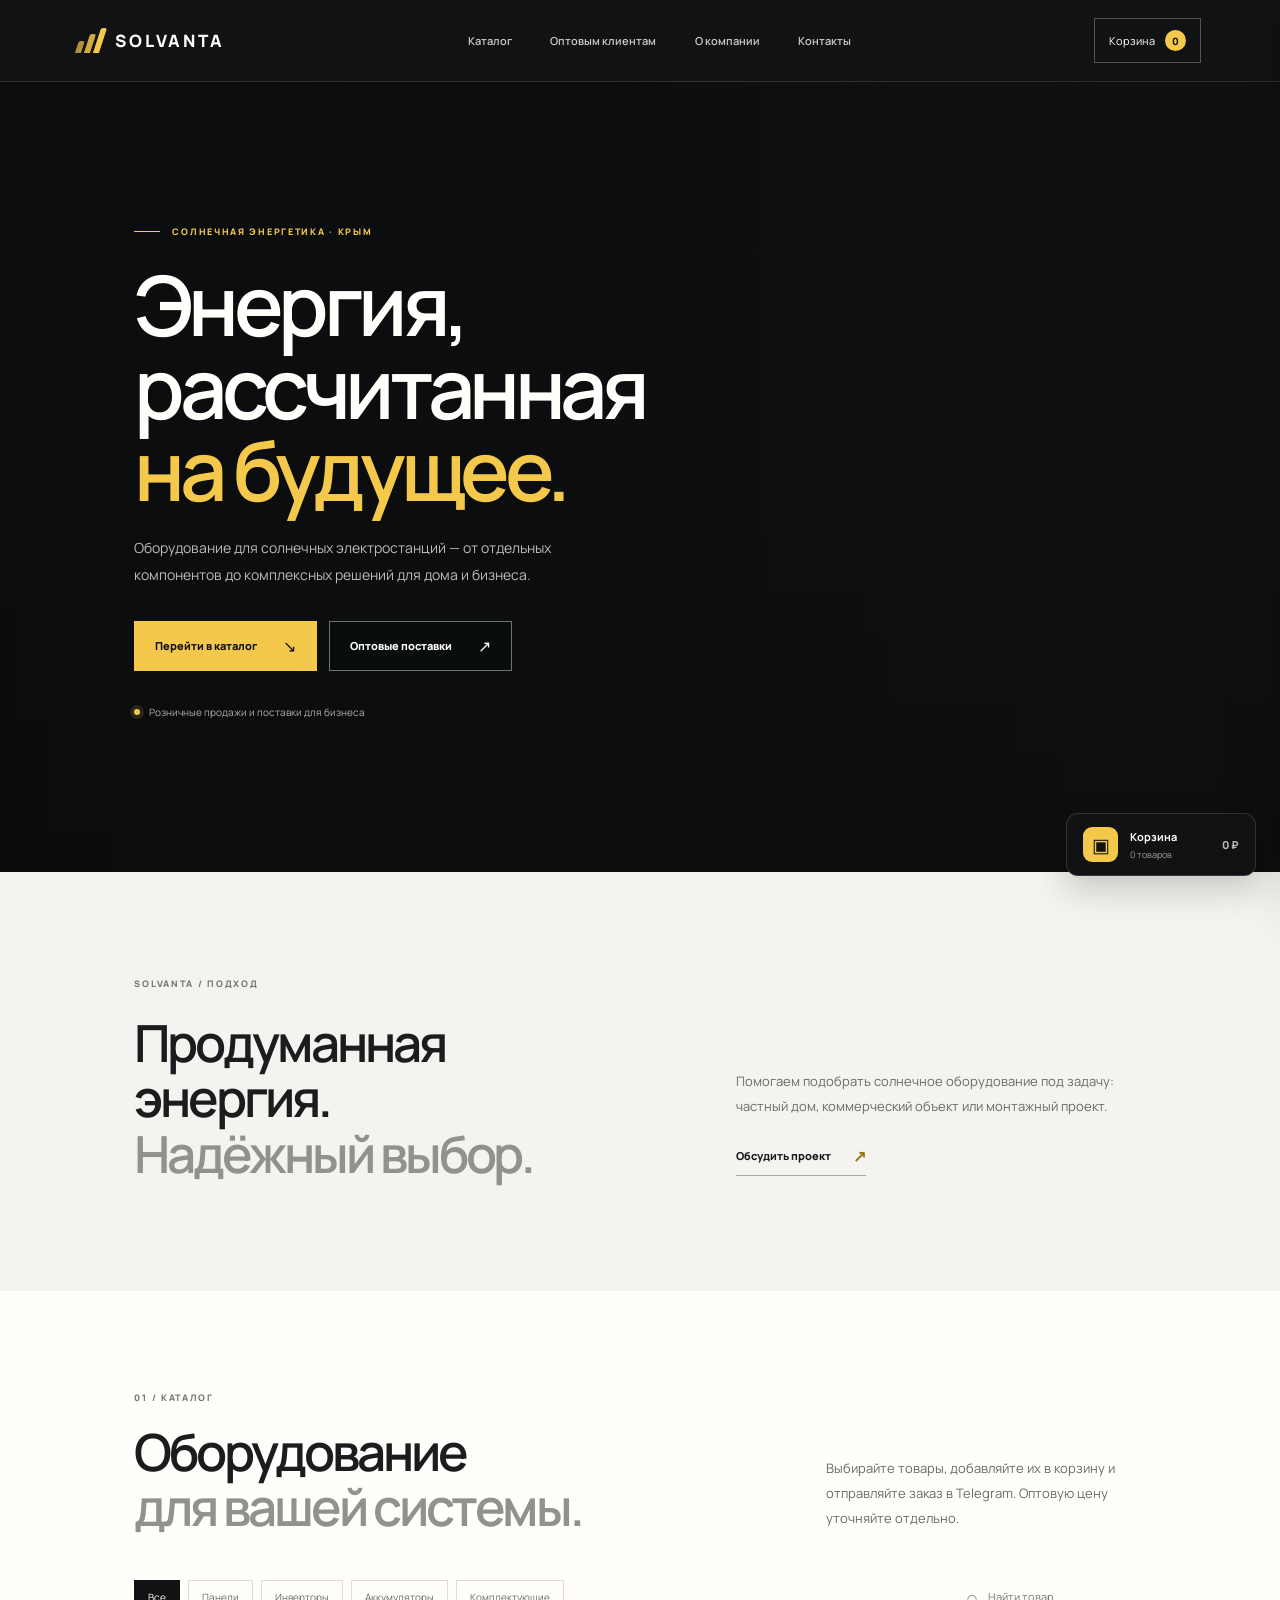
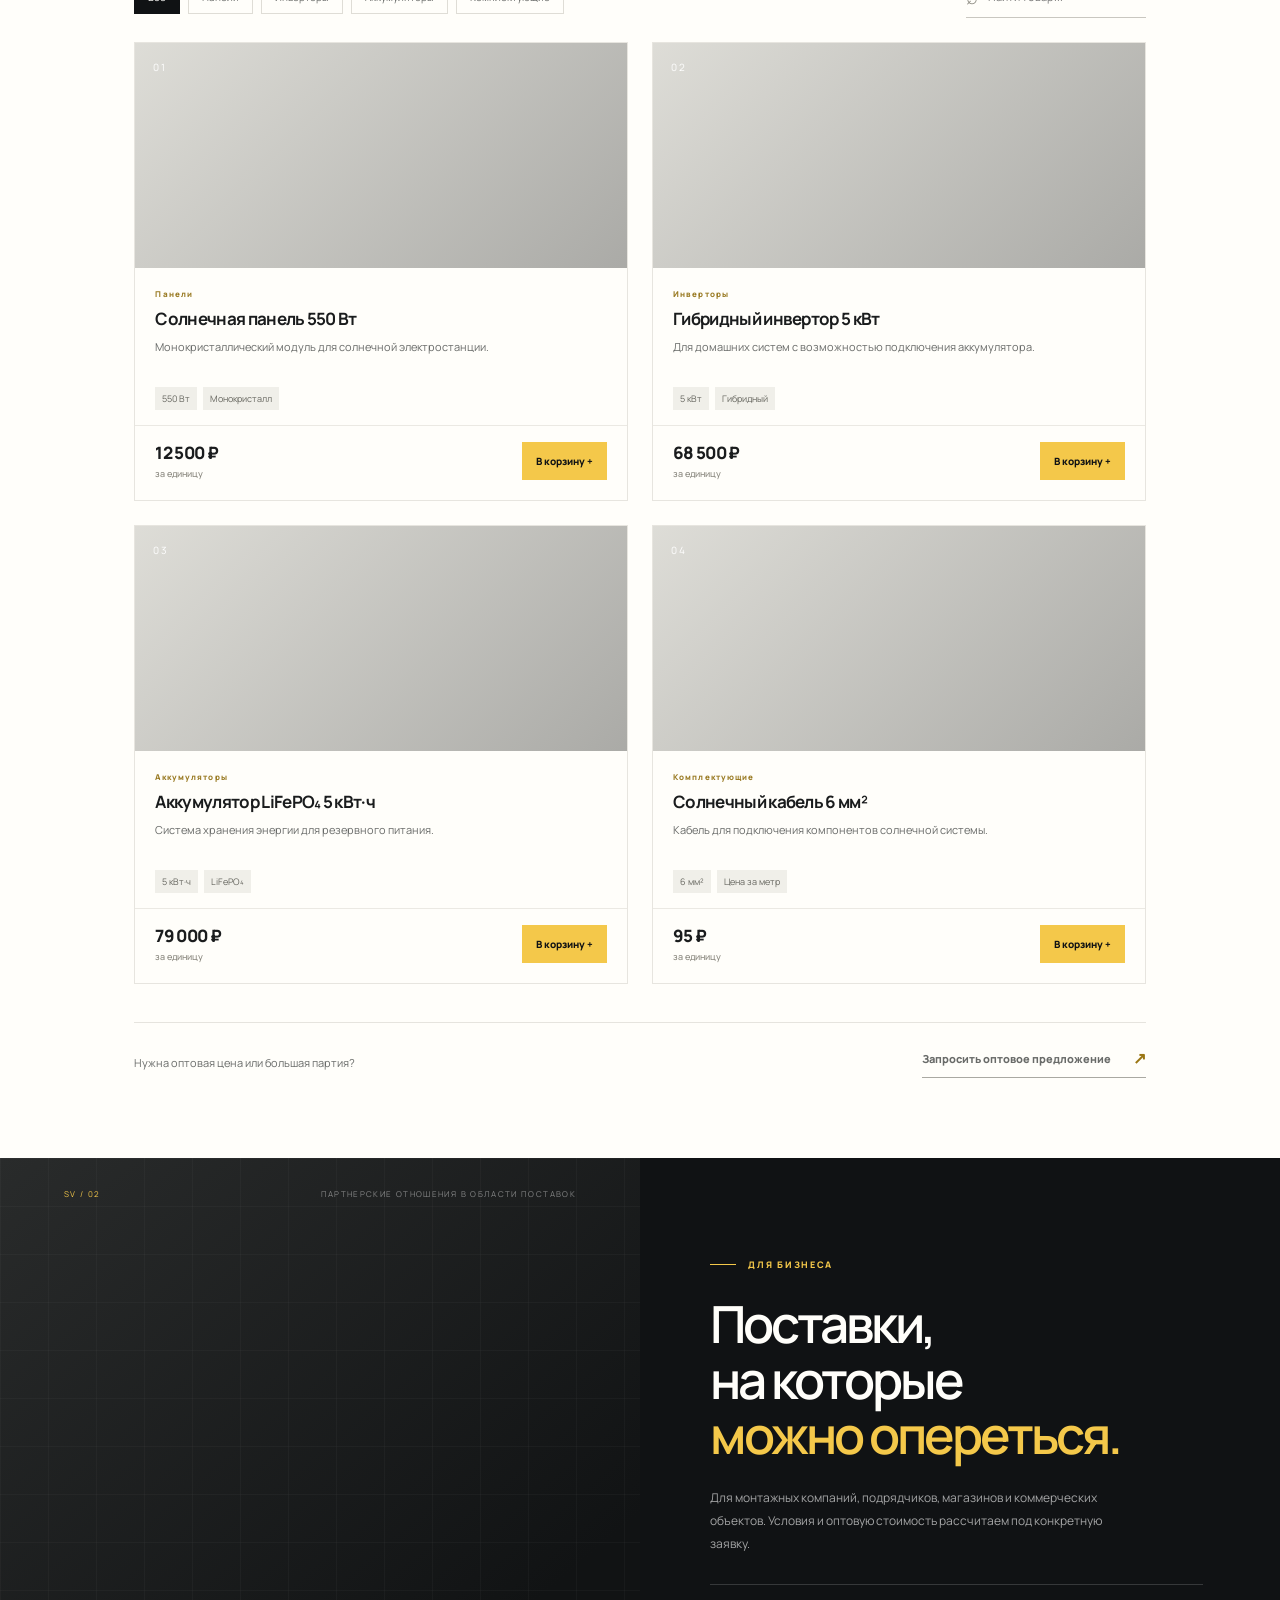
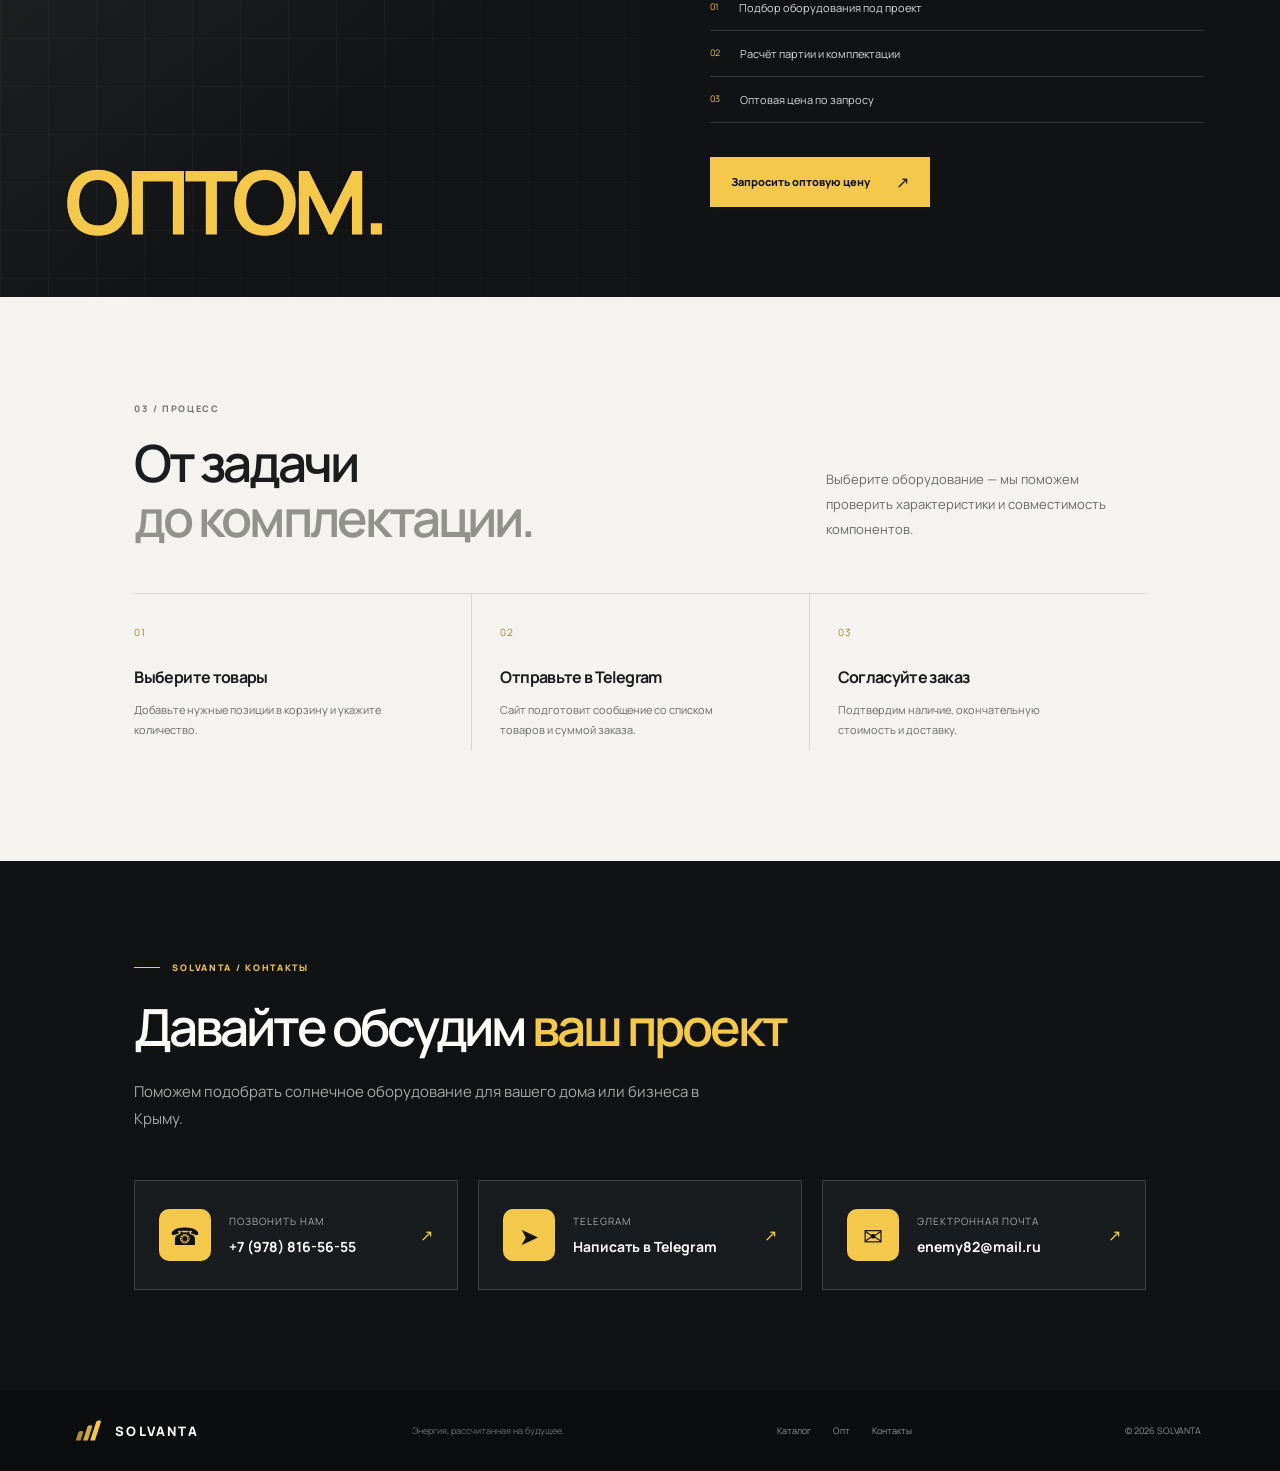
==== index.html @ 93489fd1 "Add files via upload" ====
<!doctype html>
<html lang="ru">
<head>
  <meta charset="utf-8">
  <meta name="viewport" content="width=device-width, initial-scale=1">
  <meta name="theme-color" content="#101214">
  <meta name="description" content="SOLVANTA — солнечные панели, инверторы, аккумуляторы и комплектующие. Розничные продажи и оптовые поставки по Крыму.">
  <title>SOLVANTA — солнечное оборудование</title>
  <link rel="preconnect" href="https://fonts.googleapis.com">
  <link rel="preconnect" href="https://fonts.gstatic.com" crossorigin>
  <link href="https://fonts.googleapis.com/css2?family=Manrope:wght@400;500;600;700;800&display=swap" rel="stylesheet">
  <link rel="stylesheet" href="styles.css">
</head>
<body>
  <header class="site-header" id="top">
    <a class="brand" href="#top" aria-label="SOLVANTA — на главную">
      <span class="brand-mark" aria-hidden="true"><span></span><span></span><span></span></span><span>SOLVANTA</span>
    </a>
    <button class="menu-toggle" id="menuToggle" aria-label="Открыть меню" aria-expanded="false">☰</button>
    <nav class="main-nav" id="mainNav">
      <a href="#catalog">Каталог</a>
      <a href="#wholesale">Оптовым клиентам</a>
      <a href="#about">О компании</a>
      <a href="#contacts">Контакты</a>
    </nav>
    <button class="cart-button" id="openCart" type="button" aria-label="Открыть корзину">
      Корзина <span class="cart-count" id="cartCount">0</span>
    </button>
  </header>

  <main>
    <section class="hero">
      <div class="hero-photo" role="img" aria-label="Солнечные панели на фоне закатного неба"></div>
      <div class="hero-shade"></div>
      <div class="hero-content">
        <p class="eyebrow"><span class="eyebrow-line"></span> СОЛНЕЧНАЯ ЭНЕРГЕТИКА · КРЫМ</p>
        <h1>Энергия,<br>рассчитанная<br><em>на будущее.</em></h1>
        <p class="hero-copy">Оборудование для солнечных электростанций — от отдельных компонентов до комплексных решений для дома и бизнеса.</p>
        <div class="hero-actions">
          <a class="button button-yellow" href="#catalog">Перейти в каталог <span>↘</span></a>
          <a class="button button-outline" href="#wholesale">Оптовые поставки <span>↗</span></a>
        </div>
        <div class="hero-note"><span class="pulse-dot"></span> Розничные продажи и поставки для бизнеса</div>
      </div>
      <div class="hero-index"><span>01</span> / SOLAR SOLUTIONS</div>
    </section>

    <section class="intro section-wrap" id="about">
      <div><p class="eyebrow dark-eyebrow">SOLVANTA / ПОДХОД</p><h2>Продуманная энергия.<br><span>Надёжный выбор.</span></h2></div>
      <div class="intro-text"><p>Помогаем подобрать солнечное оборудование под задачу: частный дом, коммерческий объект или монтажный проект.</p><a class="text-link" href="#contacts">Обсудить проект <span>↗</span></a></div>
    </section>

    <section class="catalog-section" id="catalog">
      <div class="section-wrap">
        <div class="section-heading">
          <div><p class="eyebrow dark-eyebrow">01 / КАТАЛОГ</p><h2>Оборудование<br><span>для вашей системы.</span></h2></div>
          <p class="section-description">Выбирайте товары, добавляйте их в корзину и отправляйте заказ в Telegram. Оптовую цену уточняйте отдельно.</p>
        </div>
        <div class="catalog-tools">
          <div class="filter-buttons" id="filterButtons" aria-label="Фильтр по категориям"></div>
          <label class="search-box"><span>⌕</span><input id="productSearch" type="search" placeholder="Найти товар..." aria-label="Поиск товаров"></label>
        </div>
        <div class="catalog-grid" id="productGrid" aria-live="polite"></div>
        <p class="empty-catalog" id="emptyCatalog" hidden>По вашему запросу товары не найдены.</p>
        <div class="catalog-bottom"><span>Нужна оптовая цена или большая партия?</span><a class="text-link" href="#wholesale">Запросить оптовое предложение <span>↗</span></a></div>
      </div>
    </section>

    <section class="wholesale-section" id="wholesale">
      <div class="wholesale-visual"><div class="visual-grid"></div><div class="visual-caption"><span>SV / 02</span><span>ПАРТНЕРСКИЕ ОТНОШЕНИЯ В ОБЛАСТИ ПОСТАВОК</span></div><div class="visual-big-type">ОПТОМ.</div></div>
      <div class="wholesale-content">
        <p class="eyebrow"><span class="eyebrow-line"></span> ДЛЯ БИЗНЕСА</p>
        <h2>Поставки,<br>на которые<br><em>можно опереться.</em></h2>
        <p class="wholesale-copy">Для монтажных компаний, подрядчиков, магазинов и коммерческих объектов. Условия и оптовую стоимость рассчитаем под конкретную заявку.</p>
        <ul class="check-list"><li><span>01</span> Подбор оборудования под проект</li><li><span>02</span> Расчёт партии и комплектации</li><li><span>03</span> Оптовая цена по запросу</li></ul>
        <button class="button button-yellow" id="wholesaleRequest" type="button">Запросить оптовую цену <span>↗</span></button>
      </div>
    </section>

    <section class="process-section section-wrap">
      <div class="section-heading"><div><p class="eyebrow dark-eyebrow">03 / ПРОЦЕСС</p><h2>От задачи<br><span>до комплектации.</span></h2></div><p class="section-description">Выберите оборудование — мы поможем проверить характеристики и совместимость компонентов.</p></div>
      <div class="process-grid">
        <article><span class="process-num">01</span><h3>Выберите товары</h3><p>Добавьте нужные позиции в корзину и укажите количество.</p></article>
        <article><span class="process-num">02</span><h3>Отправьте в Telegram</h3><p>Сайт подготовит сообщение со списком товаров и суммой заказа.</p></article>
        <article><span class="process-num">03</span><h3>Согласуйте заказ</h3><p>Подтвердим наличие, окончательную стоимость и доставку.</p></article>
      </div>
    </section>

    <section class="contact-section" id="contacts">
      <div class="section-wrap">
        <p class="eyebrow"><span class="eyebrow-line"></span> SOLVANTA / КОНТАКТЫ</p>
        <h2>Давайте обсудим <em>ваш проект</em></h2>
        <p class="contact-description">Поможем подобрать солнечное оборудование для вашего дома или бизнеса в Крыму.</p>

        <div class="solvanta-contacts">
          <a class="solvanta-contact" href="tel:+79788165655">
            <span class="contact-icon" aria-hidden="true">☎</span>
            <span class="contact-info">
              <small>ПОЗВОНИТЬ НАМ</small>
              <strong>+7 (978) 816-56-55</strong>
            </span>
            <span class="contact-arrow" aria-hidden="true">↗</span>
          </a>

          <button class="solvanta-contact" id="contactTelegram" type="button">
            <span class="contact-icon" aria-hidden="true">➤</span>
            <span class="contact-info">
              <small>TELEGRAM</small>
              <strong>Написать в Telegram</strong>
            </span>
            <span class="contact-arrow" aria-hidden="true">↗</span>
          </button>

          <a class="solvanta-contact" href="enemy82@mail.ru">
            <span class="contact-icon" aria-hidden="true">✉</span>
            <span class="contact-info">
              <small>ЭЛЕКТРОННАЯ ПОЧТА</small>
              <strong>enemy82@mail.ru</strong>
            </span>
            <span class="contact-arrow" aria-hidden="true">↗</span>
          </a>
        </div>
      </div>
    </section>
  </main>

  <footer class="site-footer">
    <a class="brand footer-brand" href="#top"><span class="brand-mark" aria-hidden="true"><span></span><span></span><span></span></span><span>SOLVANTA</span></a>
    <p>Энергия, рассчитанная на будущее.</p><div class="footer-links"><a href="#catalog">Каталог</a><a href="#wholesale">Опт</a><a href="#contacts">Контакты</a></div><span class="copyright">© <span id="year"></span> SOLVANTA</span>
  </footer>

  <button class="floating-cart" id="floatingCart" type="button" aria-label="Открыть корзину" aria-controls="cartPanel" aria-expanded="false">
    <span class="floating-cart-icon" aria-hidden="true">▣</span>
    <span class="floating-cart-copy"><strong>Корзина</strong><small><span id="floatingCartCount">0</span> товаров</small></span>
    <span class="floating-cart-total" id="floatingCartTotal">0 ₽</span>
  </button>
  <div class="cart-backdrop" id="cartBackdrop" hidden></div>
  <aside class="cart-panel" id="cartPanel" aria-label="Корзина" aria-hidden="true">
    <div class="cart-head"><div><p class="eyebrow dark-eyebrow">ВАШ ЗАКАЗ</p><h2>Корзина <span id="cartTitleCount">(0)</span></h2></div><button class="close-cart" id="closeCart" aria-label="Закрыть корзину">×</button></div>
    <div class="cart-items" id="cartItems"></div>
    <div class="cart-empty" id="cartEmpty"><span>↓</span><p>Корзина пока пуста.</p><a href="#catalog" id="continueShopping">Перейти в каталог ↗</a></div>
    <div class="cart-bottom" id="cartBottom" hidden><div class="cart-total"><span>Предварительная сумма</span><strong id="cartTotal">0 ₽</strong></div><p>Наличие и итоговую стоимость подтвердим в Telegram.</p><button class="button button-yellow cart-checkout" id="checkoutTelegram">Заказать через Telegram <span>↗</span></button><button class="clear-cart" id="clearCart">Очистить корзину</button></div>
  </aside>
  <script src="products.js"></script>
  <script src="script.js"></script>
</body>
</html>
---- styles.css ----
:root{--graphite:#101214;--graphite-2:#191c1e;--paper:#f4f3f0;--white:#fffefa;--yellow:#f4c84a;--yellow-hover:#ffda6d;--gray:#a7a7a5;--ink:#1a1c1d;--muted:#696b69;--font:"Manrope",Arial,sans-serif}
*{box-sizing:border-box}html{scroll-behavior:smooth;scroll-padding-top:84px}body{margin:0;background:var(--paper);color:var(--ink);font-family:var(--font);-webkit-font-smoothing:antialiased}body.cart-open{overflow:hidden}a{color:inherit;text-decoration:none}button,input,textarea,select{font:inherit}button,a{-webkit-tap-highlight-color:transparent}
.site-header{height:82px;padding:0 6.2%;display:flex;align-items:center;justify-content:space-between;gap:28px;background:var(--graphite);color:var(--white);border-bottom:1px solid rgba(255,255,255,.12);position:relative;z-index:5}
.brand{display:inline-flex;align-items:center;gap:11px;font-size:17px;letter-spacing:.16em;font-weight:800;white-space:nowrap}.brand-mark{width:25px;height:25px;display:flex;align-items:end;gap:3px;transform:skew(-18deg)}.brand-mark span{display:block;width:6px;background:var(--yellow);border-radius:2px 2px 0 0}.brand-mark span:nth-child(1){height:12px;opacity:.7}.brand-mark span:nth-child(2){height:19px;opacity:.85}.brand-mark span:nth-child(3){height:25px}
.main-nav{display:flex;align-items:center;gap:clamp(18px,3vw,42px)}.main-nav a{font-size:11px;font-weight:600;color:rgba(255,255,255,.78);transition:color .2s}.main-nav a:hover{color:var(--yellow)}.cart-button{border:1px solid rgba(255,255,255,.28);padding:11px 14px;background:transparent;color:var(--white);font-size:11px;cursor:pointer;white-space:nowrap}.cart-count{display:inline-grid;place-items:center;margin-left:8px;width:21px;height:21px;border-radius:50%;background:var(--yellow);color:var(--graphite);font-size:10px;font-weight:800}.menu-toggle{display:none;color:var(--white);background:transparent;border:0;font-size:24px;cursor:pointer}
.hero{min-height:690px;height:min(790px,calc(100vh - 82px));max-height:900px;position:relative;overflow:hidden;background:var(--graphite);color:var(--white);display:flex;align-items:center}.hero-photo{position:absolute;inset:0;background-image:url("https://images.unsplash.com/photo-1509391366360-2e959784a276?auto=format&fit=crop&w=2200&q=85");background-size:cover;background-position:center 54%;opacity:.67}.hero-shade{position:absolute;inset:0;background:linear-gradient(90deg,rgba(10,12,13,.96) 0%,rgba(10,12,13,.82) 38%,rgba(10,12,13,.22) 100%),linear-gradient(0deg,rgba(10,12,13,.52),transparent 45%)}.hero-content{position:relative;z-index:1;width:min(690px,78%);margin-left:10.5%;padding:70px 0 80px}.eyebrow{margin:0 0 25px;color:var(--yellow);font-size:9px;font-weight:800;letter-spacing:.19em;display:flex;align-items:center;gap:12px}.eyebrow-line{width:26px;height:1px;background:var(--yellow);display:inline-block}h1,h2,h3,p{margin-top:0}h1{font-size:clamp(48px,6.5vw,88px);line-height:.99;letter-spacing:-.065em;font-weight:600;margin:0 0 25px}h1 em,h2 em{color:var(--yellow);font-style:normal}.hero-copy{max-width:455px;color:rgba(255,255,255,.72);font-size:14px;line-height:1.9;margin-bottom:32px}.hero-actions{display:flex;gap:12px;flex-wrap:wrap}.button{min-height:50px;padding:0 20px;display:inline-flex;align-items:center;justify-content:space-between;gap:26px;border:1px solid transparent;font-size:11px;font-weight:800;cursor:pointer;transition:background .2s,color .2s,border-color .2s}.button span{font-size:16px;font-weight:400}.button-yellow{color:var(--graphite);background:var(--yellow)}.button-yellow:hover{background:var(--yellow-hover)}.button-outline{border-color:rgba(255,255,255,.42);color:var(--white);background:rgba(10,12,13,.18)}.button-outline:hover{border-color:var(--yellow);color:var(--yellow)}.hero-note{margin-top:34px;font-size:10px;color:rgba(255,255,255,.67);display:flex;align-items:center;gap:9px}.pulse-dot{width:6px;height:6px;background:var(--yellow);border-radius:50%;box-shadow:0 0 0 4px rgba(244,200,74,.13)}.hero-index{position:absolute;right:6.2%;bottom:34px;color:rgba(255,255,255,.55);font-size:9px;letter-spacing:.15em}.hero-index span{color:var(--yellow)}
.section-wrap{padding-left:10.5%;padding-right:10.5%}.intro{padding-top:105px;padding-bottom:110px;display:grid;grid-template-columns:1.1fr .9fr;gap:10%;align-items:end}.dark-eyebrow{color:#77766f}h2{font-size:clamp(34px,4vw,55px);line-height:1.08;letter-spacing:-.06em;font-weight:600;margin-bottom:0}h2 span{color:#92928d}.intro-text{padding-bottom:5px;max-width:410px}.intro-text p,.section-description{font-size:13px;line-height:1.9;color:var(--muted)}.intro-text p{margin-bottom:25px}.text-link{display:inline-flex;align-items:center;gap:22px;padding-bottom:8px;border-bottom:1px solid #aaa9a2;font-size:11px;font-weight:800}.text-link span{color:#9a7613;font-size:16px}
.catalog-section{background:var(--white);padding:100px 0 80px}.section-heading{display:flex;align-items:end;justify-content:space-between;gap:40px;margin-bottom:42px}.section-heading .eyebrow{margin-bottom:20px}.section-description{max-width:320px;margin-bottom:4px}.catalog-tools{display:flex;align-items:center;justify-content:space-between;gap:20px;margin-bottom:24px}.filter-buttons{display:flex;gap:8px;flex-wrap:wrap}.filter-button{padding:9px 13px;border:1px solid #dfddd6;background:transparent;color:#696b69;font-size:10px;cursor:pointer}.filter-button.active,.filter-button:hover{background:var(--graphite);color:var(--white);border-color:var(--graphite)}.search-box{display:flex;align-items:center;gap:8px;min-width:180px;border-bottom:1px solid #c9c7c0;padding:7px 0}.search-box span{font-size:20px;color:#89877e}.search-box input{width:100%;min-width:0;border:0;outline:0;background:transparent;font-size:11px;color:var(--ink)}.catalog-grid{display:grid;grid-template-columns:repeat(2,minmax(0,1fr));gap:24px}.product-card{border:1px solid #e7e5df;background:var(--white);min-width:0;transition:transform .25s,box-shadow .25s}.product-card:hover{transform:translateY(-4px);box-shadow:0 18px 35px rgba(20,20,15,.07)}.product-image{height:225px;position:relative;overflow:hidden;display:flex;align-items:center;justify-content:center;background:#e6e5df;background-size:cover;background-position:center}.product-image::after{content:"";position:absolute;inset:0;background:linear-gradient(135deg,rgba(16,18,20,.04),rgba(16,18,20,.28))}.product-image img{width:100%;height:100%;object-fit:cover}.product-number{position:absolute;z-index:1;top:17px;left:18px;font-size:10px;color:white;letter-spacing:.15em}.product-info{padding:20px 20px 15px}.product-category{font-size:8px;font-weight:800;letter-spacing:.14em;color:#9a7b24;margin-bottom:8px}.product-info h3{font-size:17px;letter-spacing:-.04em;margin:0 0 8px;font-weight:700}.product-description{font-size:11px;line-height:1.7;color:var(--muted);margin:0;min-height:36px}.product-specs{display:flex;flex-wrap:wrap;gap:6px;margin-top:13px}.spec-chip{font-size:9px;padding:5px 7px;background:#f0efe9;color:#66665f}.product-buy-row{display:flex;align-items:center;justify-content:space-between;gap:12px;padding:15px 20px 20px;border-top:1px solid #ebe9e3}.product-price{font-size:17px;font-weight:800;letter-spacing:-.04em}.product-price small{display:block;font-size:9px;font-weight:500;color:#89877e;letter-spacing:0;margin-top:3px}.add-to-cart{border:0;background:var(--yellow);color:var(--graphite);padding:12px 14px;font-size:10px;font-weight:800;cursor:pointer;white-space:nowrap}.add-to-cart:hover{background:var(--yellow-hover)}.empty-catalog{padding:25px 0;color:var(--muted);font-size:13px}.catalog-bottom{border-top:1px solid #e6e4de;margin-top:38px;padding-top:24px;display:flex;align-items:center;justify-content:space-between;gap:20px;font-size:11px;color:var(--muted)}
.wholesale-section{display:grid;grid-template-columns:1fr 1fr;background:var(--graphite);color:var(--white)}.wholesale-visual{min-height:600px;position:relative;overflow:hidden;background:linear-gradient(140deg,#292b2b,#111314 70%)}.visual-grid{position:absolute;inset:0;opacity:.17;background-image:linear-gradient(rgba(255,255,255,.18) 1px,transparent 1px),linear-gradient(90deg,rgba(255,255,255,.18) 1px,transparent 1px);background-size:48px 48px}.visual-caption{position:absolute;top:30px;left:10%;right:10%;display:flex;justify-content:space-between;color:rgba(255,255,255,.46);font-size:8px;letter-spacing:.17em}.visual-caption span:first-child{color:var(--yellow)}.visual-big-type{position:absolute;left:10%;bottom:8%;color: #f4c84a;-webkit-text-stroke:1px rgba(2, 2, 2, 0.844);font-size:clamp(55px,7vw,100px);line-height:.82;font-weight:800;letter-spacing:-.08em}.wholesale-content{padding:100px 12% 90px 11%;align-self:center}.wholesale-content h2{margin-bottom:25px}.wholesale-copy{max-width:430px;color:rgba(255,255,255,.62);font-size:12px;line-height:1.9;margin-bottom:28px}.check-list{list-style:none;padding:0;margin:0 0 34px;border-top:1px solid rgba(255,255,255,.16)}.check-list li{padding:15px 0;border-bottom:1px solid rgba(255,255,255,.16);font-size:11px;color:rgba(255,255,255,.84);display:flex;gap:20px}.check-list li span{color:var(--yellow);font-size:9px}
.process-section{padding-top:105px;padding-bottom:110px}.process-grid{display:grid;grid-template-columns:repeat(3,1fr);margin-top:48px;border-top:1px solid #d9d7d0}.process-grid article{padding:25px 28px 0 0}.process-grid article+article{padding-left:28px;border-left:1px solid #d9d7d0}.process-num{color:#a28632;font-size:10px;letter-spacing:.1em}.process-grid h3{font-size:16px;margin:25px 0 12px;letter-spacing:-.04em}.process-grid p{font-size:11px;color:var(--muted);line-height:1.8;max-width:250px}
.contact-section{background:var(--graphite);color:var(--white);padding:100px 0}.contact-layout{display:grid;grid-template-columns:1fr .8fr;gap:12%;align-items:start}.contact-copy h2{margin-bottom:24px}.contact-copy>p:not(.eyebrow){max-width:350px;color:rgba(255,255,255,.62);font-size:12px;line-height:1.9}.contact-mini{margin-top:65px;display:flex;align-items:center;gap:14px}.contact-mini-mark{width:38px;height:38px;display:grid;place-items:center;background:var(--yellow);color:var(--graphite);font-weight:800;font-size:15px}.contact-mini div{display:flex;flex-direction:column;gap:5px}.contact-mini strong{font-size:10px;letter-spacing:.15em}.contact-mini div span{font-size:9px;color:rgba(255,255,255,.5)}.contact-card{border:1px solid rgba(255,255,255,.16);padding:30px;background:rgba(255,255,255,.025)}.contact-card-label{font-size:9px;color:var(--yellow);letter-spacing:.15em;font-weight:800}.contact-card h3{font-size:23px;letter-spacing:-.05em;margin:24px 0 12px}.contact-card p{font-size:11px;line-height:1.8;color:rgba(255,255,255,.58);margin-bottom:24px}.contact-card code{color:var(--yellow)}.site-footer{padding:28px 6.2%;background:#0b0d0e;color:var(--white);display:flex;align-items:center;justify-content:space-between;gap:24px}.footer-brand{font-size:13px}.footer-brand .brand-mark{transform:scale(.8) skew(-18deg);transform-origin:left center}.site-footer>p{margin:0;font-size:9px;color:rgba(255,255,255,.4)}.footer-links{display:flex;gap:22px}.footer-links a,.copyright{font-size:9px;color:rgba(255,255,255,.55)}.footer-links a:hover{color:var(--yellow)}
.floating-cart{position:fixed;z-index:15;right:24px;top:auto;bottom:24px;transform:none;display:flex;align-items:center;gap:12px;min-width:190px;max-width:calc(100vw - 28px);padding:13px 16px;border:1px solid rgba(255,255,255,.14);border-radius:12px;background:var(--graphite);color:var(--white);box-shadow:0 12px 35px rgba(0,0,0,.2);cursor:pointer;text-align:left;transition:background .2s,transform .2s,border-color .2s}.floating-cart:hover{background:#202426;border-color:rgba(244,200,74,.6);transform:translateY(-3px)}.floating-cart-icon{display:grid;place-items:center;flex:0 0 35px;width:35px;height:35px;border-radius:9px;background:var(--yellow);color:var(--graphite);font-size:19px}.floating-cart-copy{display:flex;flex-direction:column;gap:4px;white-space:nowrap}.floating-cart-copy strong{font-size:11px}.floating-cart-copy small{font-size:9px;color:rgba(255,255,255,.58)}.floating-cart-total{margin-left:auto;font-size:11px;font-weight:800;white-space:nowrap;color:var(--yellow)}.floating-cart.is-empty .floating-cart-total{color:rgba(255,255,255,.7)}body.cart-open .floating-cart{opacity:0;pointer-events:none}.cart-backdrop{position:fixed;inset:0;background:rgba(0,0,0,.55);z-index:20}.cart-panel{position:fixed;z-index:21;top:0;right:0;bottom:0;width:min(480px,100%);background:var(--paper);color:var(--ink);display:flex;flex-direction:column;padding:28px;transform:translateX(105%);transition:transform .25s ease;box-shadow:-20px 0 60px rgba(0,0,0,.18)}.cart-panel.open{transform:translateX(0)}.cart-head{display:flex;align-items:flex-start;justify-content:space-between;border-bottom:1px solid #dedcd5;padding-bottom:20px}.cart-head .eyebrow{margin-bottom:9px}.cart-head h2{font-size:30px}.cart-head h2 span{font-size:14px;color:#8b8981}.close-cart{border:1px solid #d8d6ce;background:transparent;width:38px;height:38px;font-size:25px;cursor:pointer}.cart-items{overflow:auto;flex:1}.cart-line{display:grid;grid-template-columns:1fr auto;gap:12px;padding:20px 0;border-bottom:1px solid #dedcd5}.cart-line h3{font-size:13px;margin:0 0 5px}.cart-line-price{font-size:12px;font-weight:800}.cart-line-meta{font-size:10px;color:var(--muted)}.cart-line-actions{display:flex;align-items:center;gap:10px;margin-top:12px}.qty-button{width:28px;height:28px;border:1px solid #d3d1c9;background:transparent;cursor:pointer}.qty-value{font-size:11px;min-width:12px;text-align:center}.remove-item{margin-left:auto;border:0;background:transparent;color:#817f77;font-size:10px;text-decoration:underline;cursor:pointer}.cart-empty{margin:auto;text-align:center;color:var(--muted);font-size:12px}.cart-empty>span{display:grid;place-items:center;width:54px;height:54px;border:1px solid #d6d4cd;border-radius:50%;font-size:27px;margin:0 auto 16px;color:#8e8a7e}.cart-empty p{margin-bottom:12px}.cart-empty a{font-size:11px;font-weight:800;color:#8c6c16}.cart-bottom{padding-top:20px;border-top:1px solid #dedcd5}.cart-total{display:flex;align-items:center;justify-content:space-between;gap:15px;font-size:11px;color:var(--muted)}.cart-total strong{font-size:21px;color:var(--ink)}.cart-bottom>p{font-size:9px;line-height:1.6;color:var(--muted);margin:9px 0 17px}.cart-checkout{width:100%}.clear-cart{display:block;margin:14px auto 0;border:0;background:transparent;text-decoration:underline;color:#77746b;font-size:10px;cursor:pointer}
@media(max-width:980px){.site-header{padding:0 5%;gap:16px}.main-nav{gap:16px}.main-nav a{font-size:10px}.section-wrap{padding-left:7%;padding-right:7%}.hero-content{margin-left:7%}.wholesale-content{padding:80px 8%}.contact-layout{gap:7%}}
@media(max-width:720px){html{scroll-padding-top:70px}.site-header{height:70px;padding:0 5%;gap:12px}.brand{font-size:13px}.menu-toggle{display:block;margin-left:auto}.main-nav{display:none;position:absolute;top:70px;left:0;right:0;padding:18px 6%;background:var(--graphite);border-top:1px solid rgba(255,255,255,.16);flex-direction:column;align-items:stretch;gap:0}.main-nav.open{display:flex}.main-nav a{padding:14px 0;border-bottom:1px solid rgba(255,255,255,.16);font-size:12px}.cart-button{padding:8px 10px;font-size:10px}.hero{min-height:690px;height:auto}.hero-photo{background-position:60% center}.hero-shade{background:linear-gradient(90deg,rgba(10,12,13,.92),rgba(10,12,13,.48)),linear-gradient(0deg,rgba(10,12,13,.5),transparent)}.hero-content{width:86%;margin-left:7%;padding:85px 0 110px}h1{font-size:clamp(47px,13vw,68px)}.hero-copy{font-size:12px;max-width:390px}.hero-index{right:7%}.section-wrap{padding-left:7%;padding-right:7%}.intro{padding-top:75px;padding-bottom:78px;grid-template-columns:1fr;gap:28px}h2{font-size:clamp(34px,9vw,47px)}.intro-text{max-width:100%}.catalog-section,.process-section{padding-top:75px;padding-bottom:70px}.section-heading{display:block;margin-bottom:30px}.section-description{margin-top:22px}.catalog-tools{align-items:stretch;flex-direction:column}.search-box{width:100%}.filter-buttons{gap:6px}.filter-button{padding:8px 10px}.catalog-grid{grid-template-columns:1fr;gap:18px}.product-image{height:230px}.catalog-bottom{align-items:flex-start;flex-direction:column}.wholesale-section{grid-template-columns:1fr}.wholesale-visual{min-height:340px}.visual-big-type{font-size:clamp(60px,17vw,95px)}.wholesale-content{padding:72px 7%}.process-grid{grid-template-columns:1fr;margin-top:30px}.process-grid article,.process-grid article+article{padding:22px 0;border-left:0;border-bottom:1px solid #d9d7d0}.process-grid h3{margin:14px 0 8px}.contact-section{padding:75px 0}.contact-layout{grid-template-columns:1fr;gap:40px}.contact-mini{margin-top:35px}.contact-card{padding:23px}.site-footer{padding:28px 7%;flex-wrap:wrap}.site-footer>p{order:3;width:100%}.footer-links{order:2;gap:14px}.copyright{order:4}.cart-panel{padding:22px}.cart-head h2{font-size:27px}.floating-cart{right:12px;top:auto;bottom:18px;transform:none;min-width:0;padding:10px 12px;gap:9px;box-shadow:0 8px 28px rgba(245, 244, 244, 0.28)}.floating-cart:hover{transform:translateY(-2px)}.floating-cart-icon{width:31px;height:31px;flex-basis:31px}.floating-cart-copy strong{font-size:10px}.floating-cart-copy small{font-size:8px}.floating-cart-total{font-size:10px}}
@media(prefers-reduced-motion:reduce){html{scroll-behavior:auto}*,*::before,*::after{transition-duration:.01ms!important;animation-duration:.01ms!important}}

/* ===== SOLVANTA: единый блок контактов ===== */
.contact-section {
  background: var(--graphite);
  color: var(--white);
  padding: 100px 0;
}

.contact-section > .section-wrap > .eyebrow {
  margin-bottom: 25px;
}

.contact-section h2 {
  margin-bottom: 18px;
  color: var(--white);
}

.contact-description {
  color: var(--gray);
  max-width: 600px;
  line-height: 1.8;
  margin: 24px 0 0;
  font-size: 15px;
}

.solvanta-contacts {
  display: grid;
  grid-template-columns: repeat(3, minmax(0, 1fr));
  gap: 20px;
  margin-top: 48px;
}

.solvanta-contact {
  display: flex;
  align-items: center;
  gap: 18px;
  min-width: 0;
  padding: 28px 24px;
  background: var(--graphite-2);
  border: 1px solid rgba(255, 255, 255, .16);
  color: var(--white);
  text-decoration: none;
  font: inherit;
  text-align: left;
  cursor: pointer;
  transition: border-color .2s, transform .2s, background .2s;
}

.solvanta-contact:hover {
  border-color: var(--yellow);
  transform: translateY(-3px);
  background: #202426;
}

.solvanta-contact .contact-icon {
  flex: 0 0 52px;
  width: 52px;
  height: 52px;
  display: grid;
  place-items: center;
  border-radius: 10px;
  background: var(--yellow);
  color: var(--graphite);
  font-size: 24px;
}

.solvanta-contact .contact-info {
  display: flex;
  flex-direction: column;
  gap: 9px;
  min-width: 0;
}

.solvanta-contact small {
  color: var(--gray);
  font-size: 10px;
  letter-spacing: .1em;
}

.solvanta-contact strong {
  color: var(--white);
  font-size: 14px;
  overflow-wrap: anywhere;
}

.solvanta-contact .contact-arrow {
  flex-shrink: 0;
  margin-left: auto;
  color: var(--yellow);
}

/* Корзина всегда закреплена справа внизу на компьютере */
.floating-cart {
  position: fixed;
  z-index: 15;
  right: 24px;
  top: auto;
  bottom: 24px;
  transform: none;
}

.floating-cart:hover {
  transform: translateY(-3px);
}

@media (max-width: 900px) {
  .solvanta-contacts {
    grid-template-columns: 1fr;
    gap: 12px;
    margin-top: 32px;
  }

  .solvanta-contact {
    padding: 22px 18px;
  }
}

@media (max-width: 720px) {
  .contact-section {
    padding: 75px 0;
  }

  .contact-description {
    font-size: 13px;
  }

  .floating-cart {
    right: 12px;
    top: auto;
    bottom: 18px;
    transform: none;
    min-width: 0;
    padding: 10px 12px;
    gap: 9px;
  }

  .floating-cart:hover {
    transform: translateY(-2px);
  }
}
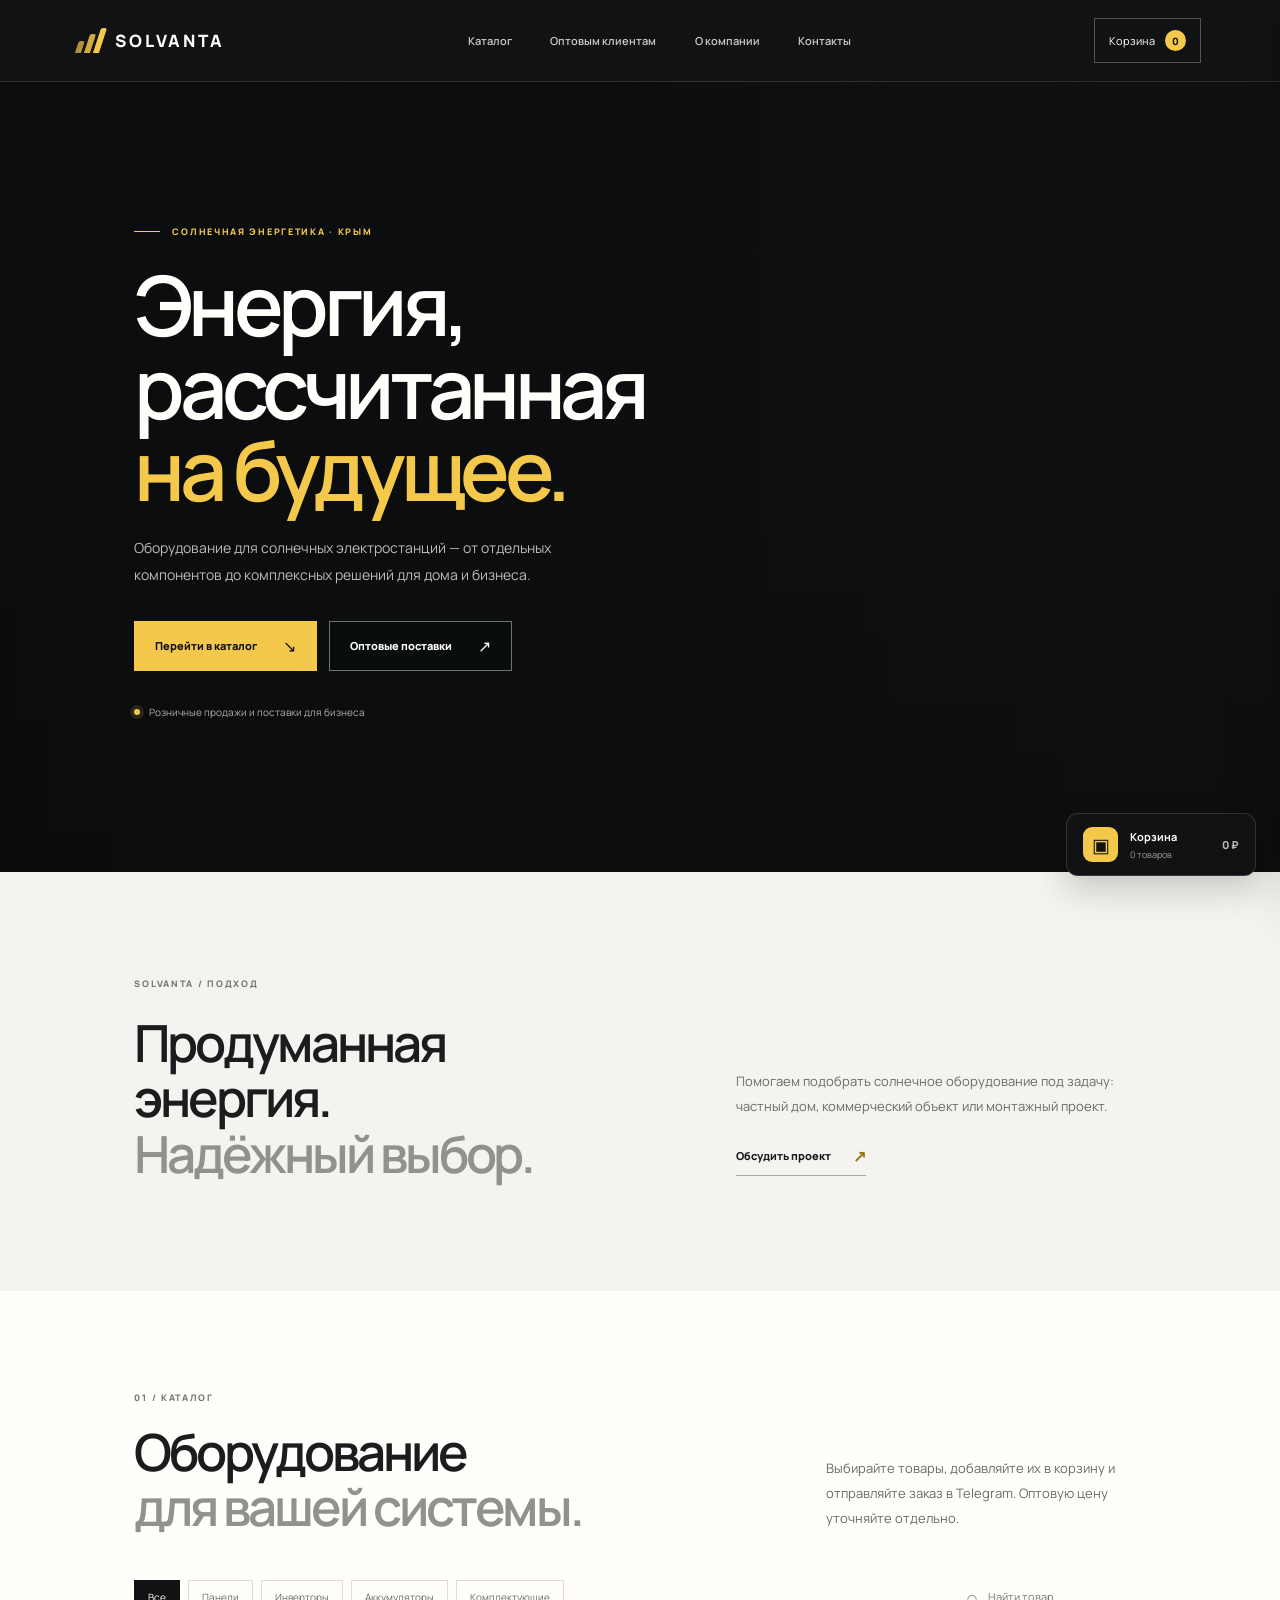
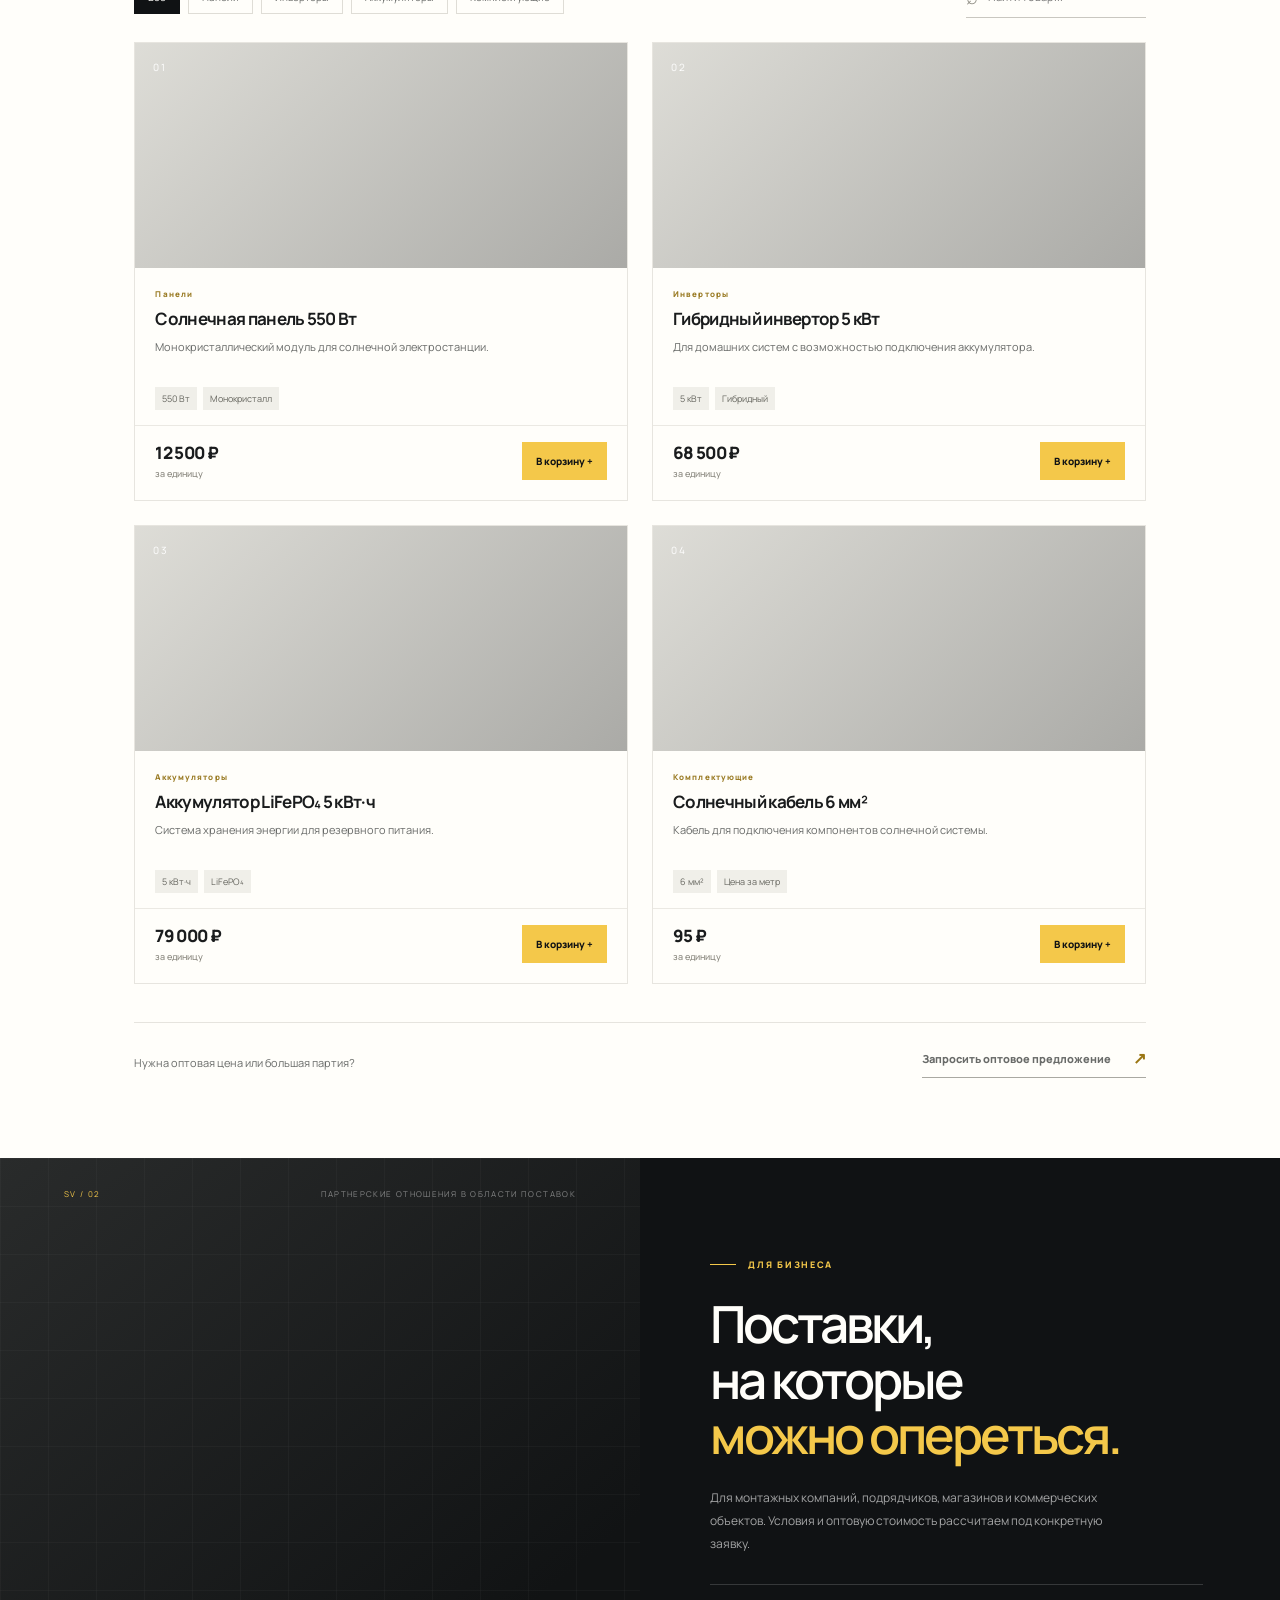
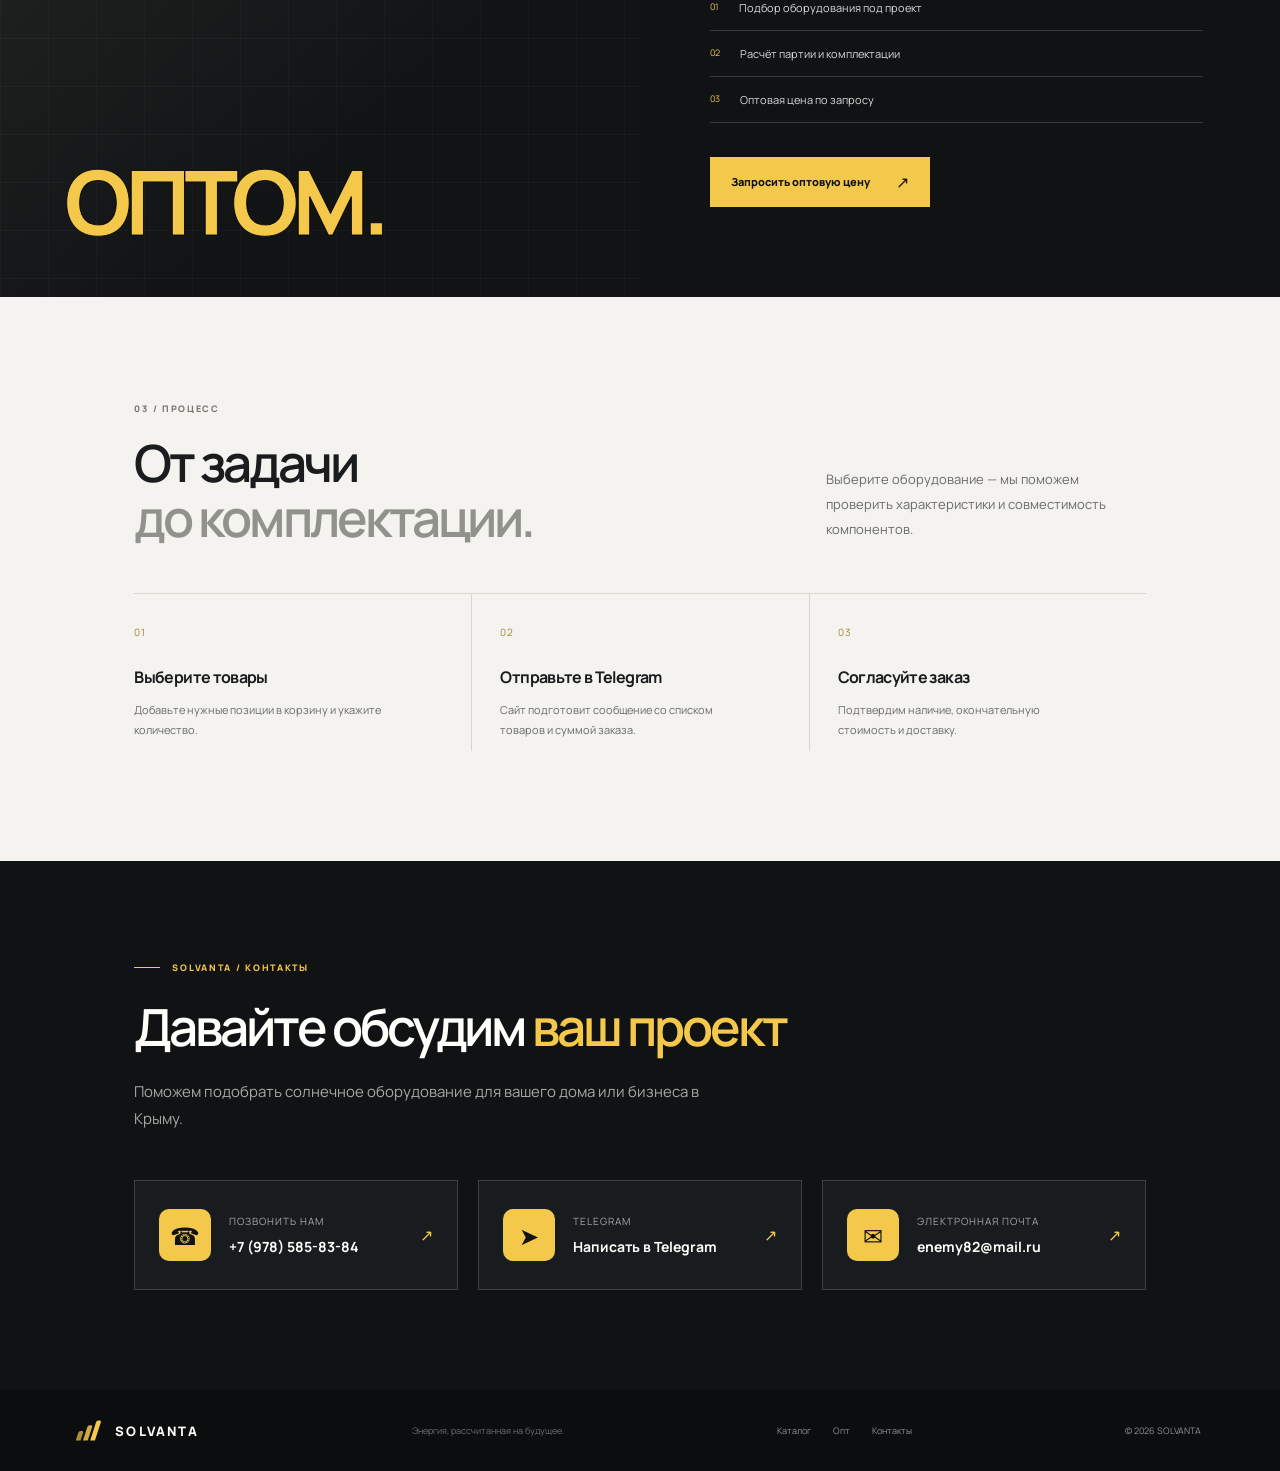
==== commit 2b639650: "Add files via upload" ====
--- a/index.html
+++ b/index.html
@@ -93,11 +93,11 @@
         <p class="contact-description">Поможем подобрать солнечное оборудование для вашего дома или бизнеса в Крыму.</p>
 
         <div class="solvanta-contacts">
-          <a class="solvanta-contact" href="tel:+79788165655">
+          <a class="solvanta-contact" href="tel:+79785858384">
             <span class="contact-icon" aria-hidden="true">☎</span>
             <span class="contact-info">
               <small>ПОЗВОНИТЬ НАМ</small>
-              <strong>+7 (978) 816-56-55</strong>
+              <strong>+7 (978) 585-83-84</strong>
             </span>
             <span class="contact-arrow" aria-hidden="true">↗</span>
           </a>
